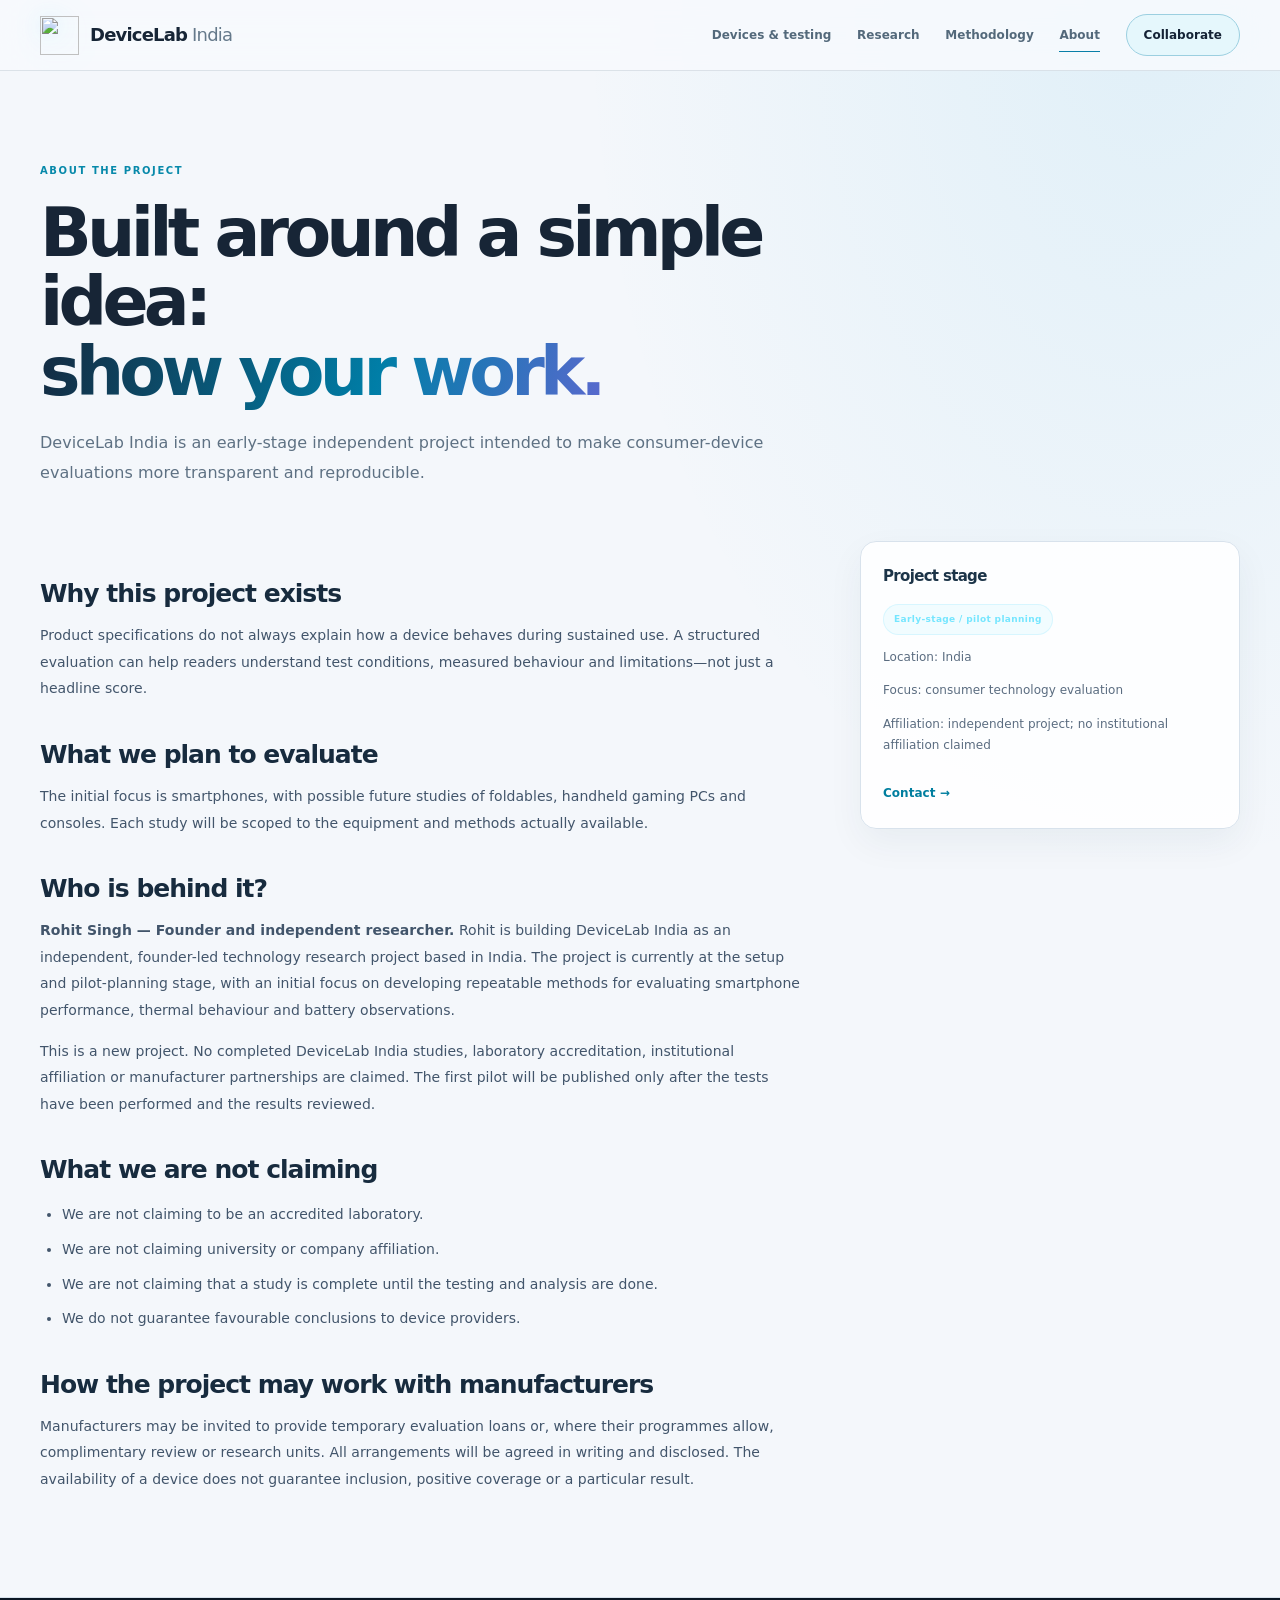
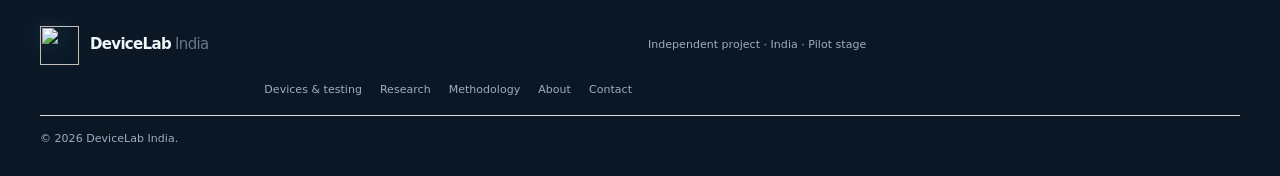
==== about.html @ 51964e19 "Add files via upload Add DeviceLab India website" ====
<!doctype html>
<html lang="en"><head><meta charset="utf-8"><meta name="viewport" content="width=device-width, initial-scale=1"><meta name="description" content="About DeviceLab India, an early-stage independent technology research project."><meta name="theme-color" content="#101820"><title>About — DeviceLab India</title><link rel="icon" href="assets/favicon.svg" type="image/svg+xml"><link rel="stylesheet" href="styles.css"></head>
<body class="light-page"><a class="skip-link" href="#main">Skip to content</a><header class="site-header"><a class="brand" href="index.html"><img src="assets/logo.svg" alt="" width="38" height="38"><span>DeviceLab<span class="brand-light"> India</span></span></a><button class="menu-toggle" aria-expanded="false" aria-controls="site-nav">Menu</button><nav id="site-nav" class="site-nav"><a href="devices.html">Devices & testing</a><a href="research.html">Research</a><a href="methodology.html">Methodology</a><a href="about.html">About</a><a class="nav-cta" href="contact.html">Collaborate</a></nav></header>
<main id="main" class="section-wrap"><section class="page-hero"><p class="eyebrow">About the project</p><h1>Built around a simple idea:<br><span class="gradient-text">show your work.</span></h1><p>DeviceLab India is an early-stage independent project intended to make consumer-device evaluations more transparent and reproducible.</p></section>
<div class="content-layout"><article class="prose">
<h2>Why this project exists</h2><p>Product specifications do not always explain how a device behaves during sustained use. A structured evaluation can help readers understand test conditions, measured behaviour and limitations—not just a headline score.</p>
<h2>What we plan to evaluate</h2><p>The initial focus is smartphones, with possible future studies of foldables, handheld gaming PCs and consoles. Each study will be scoped to the equipment and methods actually available.</p>
<h2>Who is behind it?</h2><p><b>Rohit Singh — Founder and independent researcher.</b> Rohit is building DeviceLab India as an independent, founder-led technology research project based in India. The project is currently at the setup and pilot-planning stage, with an initial focus on developing repeatable methods for evaluating smartphone performance, thermal behaviour and battery observations.</p><p>This is a new project. No completed DeviceLab India studies, laboratory accreditation, institutional affiliation or manufacturer partnerships are claimed. The first pilot will be published only after the tests have been performed and the results reviewed.</p>
<h2>What we are not claiming</h2><ul><li>We are not claiming to be an accredited laboratory.</li><li>We are not claiming university or company affiliation.</li><li>We are not claiming that a study is complete until the testing and analysis are done.</li><li>We do not guarantee favourable conclusions to device providers.</li></ul>
<h2>How the project may work with manufacturers</h2><p>Manufacturers may be invited to provide temporary evaluation loans or, where their programmes allow, complimentary review or research units. All arrangements will be agreed in writing and disclosed. The availability of a device does not guarantee inclusion, positive coverage or a particular result.</p>
</article><aside class="side-card"><h3>Project stage</h3><p><span class="tag">Early-stage / pilot planning</span></p><p>Location: India</p><p>Focus: consumer technology evaluation</p><p>Affiliation: independent project; no institutional affiliation claimed</p><a class="text-link" href="contact.html">Contact →</a></aside></div></main>
<footer class="site-footer"><a class="brand footer-brand" href="index.html"><img src="assets/logo.svg" alt="" width="30" height="30"><span>DeviceLab<span class="brand-light"> India</span></span></a><p>Independent project · India · Pilot stage</p><div class="footer-links"><a href="devices.html">Devices & testing</a><a href="research.html">Research</a><a href="methodology.html">Methodology</a><a href="about.html">About</a><a href="contact.html">Contact</a></div><p class="copyright">© <span id="year"></span> DeviceLab India.</p></footer><script src="script.js"></script></body></html>
---- styles.css ----
:root {
  --bg: #0b1117; --panel: #111b24; --panel2: #16232e; --text: #f3f6f8; --muted: #9aabb7;
  --line: rgba(204,222,235,.14); --cyan: #64e3d3; --blue: #76a9ff; --max: 1160px;
}
* { box-sizing: border-box; }
html { scroll-behavior: smooth; }
body { margin:0; background:var(--bg); color:var(--text); font-family: Inter, ui-sans-serif, system-ui, -apple-system, BlinkMacSystemFont, "Segoe UI", sans-serif; line-height:1.6; }
a { color:inherit; text-decoration:none; }
a:focus-visible, button:focus-visible { outline:2px solid var(--cyan); outline-offset:4px; }
.skip-link { position:absolute; left:-9999px; top:0; background:#fff; color:#000; padding:8px; z-index:10; }
.skip-link:focus { left:8px; }
.site-header { max-width:var(--max); margin:auto; padding:22px 28px; display:flex; align-items:center; justify-content:space-between; border-bottom:1px solid var(--line); }
.brand { display:flex; align-items:center; gap:10px; font-size:17px; font-weight:750; letter-spacing:-.03em; }
.brand img { display:block; }
.brand-light { color:var(--muted); font-weight:500; }
.site-nav { display:flex; align-items:center; gap:28px; color:#c3d0d8; font-size:13px; }
.site-nav a:hover, .footer-links a:hover { color:var(--cyan); }
.nav-cta { border:1px solid #3d5c67; border-radius:999px; padding:9px 16px; color:var(--text)!important; }
.menu-toggle { display:none; background:transparent; color:var(--text); border:1px solid var(--line); border-radius:8px; padding:8px 12px; }
.section-wrap { width:min(100% - 56px, var(--max)); margin-inline:auto; }
.hero { display:grid; grid-template-columns:1.05fr .95fr; gap:58px; align-items:center; padding-top:88px; padding-bottom:88px; }
.eyebrow { text-transform:uppercase; letter-spacing:.15em; color:var(--cyan); font-size:10px; font-weight:800; margin:0 0 17px; }
.status-dot { display:inline-block; width:7px; height:7px; background:var(--cyan); border-radius:50%; margin-right:8px; box-shadow:0 0 12px #64e3d366; }
h1,h2,h3,p { margin-top:0; }
h1 { font-size:clamp(43px, 6vw, 74px); letter-spacing:-.065em; line-height:1.02; margin-bottom:24px; }
.gradient-text { background:linear-gradient(95deg,var(--cyan),var(--blue)); -webkit-background-clip:text; background-clip:text; color:transparent; }
.hero-lede { max-width:570px; font-size:17px; color:#b3c1cb; line-height:1.8; }
.hero-actions { display:flex; flex-wrap:wrap; gap:12px; margin-top:28px; }
.button { display:inline-flex; align-items:center; justify-content:center; gap:12px; padding:13px 17px; border-radius:8px; font-weight:700; font-size:12px; transition:transform .18s ease, border-color .18s ease; }
.button:hover { transform:translateY(-2px); }
.button-primary { background:var(--cyan); color:#061416; }
.button-secondary { border:1px solid var(--line); color:var(--text); }
.fine-print { margin-top:20px; color:#7e919e; font-size:11px; }
.hero-visual { min-height:440px; border:1px solid #243843; border-radius:18px; background:radial-gradient(circle at 50% 40%,#1b3843 0%,#111c25 47%,#0d151c 100%); padding:20px; position:relative; overflow:hidden; box-shadow:0 22px 80px #0004; }
.hero-visual:before { content:""; position:absolute; width:270px; height:270px; border:1px solid #64e3d31b; border-radius:50%; top:80px; left:calc(50% - 135px); box-shadow:0 0 0 32px #64e3d308,0 0 0 64px #64e3d305; }
.visual-top,.visual-bottom { display:flex; justify-content:space-between; color:#8297a4; font-size:9px; letter-spacing:.12em; font-weight:700; position:relative; z-index:1; }
.live-pill { color:var(--cyan); border:1px solid #64e3d344; border-radius:999px; padding:4px 7px; }
.device-frame { width:218px; height:350px; border:2px solid #52616a; border-radius:28px; padding:8px; margin:24px auto 15px; background:#070b0f; transform:rotate(-4deg); position:relative; z-index:1; box-shadow:16px 24px 35px #0008; }
.device-screen { height:100%; border-radius:20px; background:linear-gradient(160deg,#132a35,#0c151d); padding:30px 15px 15px; position:relative; overflow:hidden; }
.screen-notch { width:65px; height:13px; background:#05090c; border-radius:10px; position:absolute; top:8px; left:calc(50% - 32px); }
.screen-label { color:#b2c4cf; font-size:8px; letter-spacing:.12em; }
.chart { height:170px; display:flex; align-items:end; gap:7px; border-bottom:1px solid #52717a; margin-top:20px; padding:0 3px; background:repeating-linear-gradient(to bottom,transparent 0,transparent 41px,#ffffff09 42px); }
.chart span { flex:1; background:linear-gradient(to top,var(--cyan),#77a9ff); border-radius:3px 3px 0 0; opacity:.85; }
.chart-legend { margin-top:12px; font-size:7px; color:#718995; display:flex; justify-content:space-between; gap:6px; }
.legend-mark { display:inline-block; width:6px; height:6px; border-radius:50%; background:var(--cyan); margin-right:4px; }
.visual-bottom { position:absolute; bottom:20px; left:20px; right:20px; }
.device-access-band { background:linear-gradient(115deg,#142630 0%,#101a22 65%,#101820 100%); border-top:1px solid #28414b; border-bottom:1px solid #28414b; }
.device-access-inner { display:grid; grid-template-columns:1.05fr .95fr; gap:58px; align-items:center; padding-top:66px; padding-bottom:66px; }
.device-access-copy h2 { font-size:clamp(31px,4vw,46px); line-height:1.1; letter-spacing:-.05em; max-width:600px; margin:0 0 17px; }
.device-access-copy>p:not(.eyebrow) { max-width:650px; color:var(--muted); font-size:14px; line-height:1.8; }
.device-access-copy .device-access-note { font-size:12px; color:#aebdc5; border-left:2px solid var(--cyan); padding-left:14px; margin:18px 0 24px; }
.device-access-steps { list-style:none; margin:0; padding:0; display:grid; gap:12px; }
.device-access-steps li { display:flex; gap:16px; align-items:flex-start; padding:18px; border:1px solid var(--line); border-radius:12px; background:#ffffff04; }
.device-access-steps li>span { color:var(--cyan); font-size:12px; font-weight:800; letter-spacing:.08em; padding-top:2px; }
.device-access-steps strong { display:block; font-size:14px; margin-bottom:5px; }
.device-access-steps p { color:var(--muted); font-size:12px; line-height:1.65; margin:0; }
.principles { display:grid; grid-template-columns:repeat(3,1fr); gap:20px; border-top:1px solid var(--line); border-bottom:1px solid var(--line); padding-top:35px; padding-bottom:35px; }
.principle { padding:4px 16px 8px 0; }
.principle-number,.card-index { color:var(--cyan); font-size:10px; letter-spacing:.13em; font-weight:800; }
.principle h2 { font-size:16px; margin:14px 0 8px; letter-spacing:-.02em; }
.principle p { color:var(--muted); font-size:12px; margin-bottom:0; max-width:300px; }
.section-block { padding-top:100px; padding-bottom:100px; }
.section-heading { max-width:660px; margin-bottom:35px; }
.section-heading h2,.statement-inner h2,.final-cta h2 { font-size:clamp(31px,4vw,48px); line-height:1.1; letter-spacing:-.055em; margin-bottom:15px; }
.section-intro,.final-cta p { color:var(--muted); max-width:610px; font-size:14px; }
.roadmap-grid { display:grid; grid-template-columns:repeat(3,1fr); gap:14px; }
.roadmap-card { background:var(--panel); border:1px solid var(--line); padding:24px; border-radius:12px; min-height:270px; }
.roadmap-card.featured { background:linear-gradient(145deg,#152d34,#111b24 70%); border-color:#3d6e73; }
.card-icon { font-size:26px; color:var(--cyan); margin:22px 0 15px; }
.roadmap-card h3 { font-size:18px; letter-spacing:-.03em; margin-bottom:10px; }
.roadmap-card p { color:var(--muted); font-size:12px; min-height:60px; }
.tag { display:inline-block; color:var(--cyan); background:#64e3d313; border:1px solid #64e3d32b; border-radius:999px; padding:5px 9px; font-size:9px; font-weight:700; }
.tag-muted { color:#a2b1bb; background:#ffffff08; border-color:var(--line); }
.statement-band { background:#101a22; border-top:1px solid var(--line); border-bottom:1px solid var(--line); }
.statement-inner { padding-top:75px; padding-bottom:75px; }
.statement-inner h2 { font-size:clamp(36px,5vw,57px); }
.muted-text { color:#728693; }
.statement-inner>p:not(.eyebrow) { color:var(--muted); max-width:680px; font-size:14px; }
.text-link { display:inline-block; color:var(--cyan); margin-top:12px; font-size:12px; font-weight:750; }
.final-cta { display:flex; align-items:center; justify-content:space-between; gap:30px; padding-top:75px; padding-bottom:75px; }
.final-cta h2 { font-size:34px; }
.final-cta p { margin-bottom:0; }
.site-footer { border-top:1px solid var(--line); padding:26px max(28px, calc((100% - var(--max))/2)); color:#81939f; font-size:10px; display:grid; grid-template-columns:1fr 1fr; gap:14px; align-items:center; }
.footer-brand { color:var(--text); font-size:14px; }
.site-footer>p { margin:0; }
.footer-links { display:flex; justify-content:flex-end; gap:18px; }
.copyright { grid-column:1/-1; padding-top:12px; border-top:1px solid var(--line); }
.page-hero { padding-top:72px; padding-bottom:52px; max-width:850px; }
.page-hero h1 { font-size:clamp(38px,5vw,60px); }
.page-hero p:not(.eyebrow) { color:var(--muted); font-size:16px; max-width:730px; }
.content-layout { display:grid; grid-template-columns:minmax(0, 760px) minmax(200px, 1fr); gap:50px; padding-bottom:90px; }
.prose h2 { font-size:23px; margin:34px 0 12px; letter-spacing:-.04em; }
.prose h3 { font-size:16px; margin:24px 0 8px; }
.prose p,.prose li { color:#b1c0ca; font-size:13px; }
.prose li { margin-bottom:8px; }
.prose ul,.prose ol { padding-left:20px; }
.note-box,.side-card { border:1px solid var(--line); background:var(--panel); border-radius:10px; padding:20px; }
.note-box strong { color:var(--cyan); }
.side-card { align-self:start; position:sticky; top:20px; }
.side-card h3 { font-size:14px; }
.side-card p,.side-card li { font-size:11px; color:var(--muted); }
.side-card ul { padding-left:17px; }
.table-wrap { overflow-x:auto; margin:18px 0; }
table { border-collapse:collapse; width:100%; font-size:12px; }
th,td { border:1px solid var(--line); padding:11px; text-align:left; vertical-align:top; }
th { background:var(--panel2); color:var(--text); }
td { color:#b1c0ca; }
.form-shell { max-width:760px; padding-bottom:90px; }
.form-card { border:1px solid var(--line); background:var(--panel); padding:26px; border-radius:14px; }
.form-card label { display:block; font-size:12px; color:#dbe4ea; font-weight:700; margin:18px 0 7px; }
.form-card input,.form-card select,.form-card textarea { width:100%; background:#0b1218; color:var(--text); border:1px solid #344651; border-radius:7px; padding:12px; font:inherit; font-size:13px; }
.form-card textarea { min-height:130px; resize:vertical; }
.form-help { font-size:11px; color:var(--muted); margin-top:14px; }
.contact-email { color:var(--cyan); overflow-wrap:anywhere; }
.placeholder-warning { background:#332718; border:1px solid #7d5a27; color:#f5d4a1; border-radius:8px; padding:13px 15px; font-size:12px; margin:18px 0; }
@media (max-width:760px) {
  .site-header { padding:17px 20px; position:relative; }
  .menu-toggle { display:block; }
  .site-nav { display:none; position:absolute; z-index:5; left:0; right:0; top:100%; background:#111b24; padding:18px 22px; border-bottom:1px solid var(--line); flex-direction:column; align-items:stretch; gap:15px; }
  .site-nav.open { display:flex; }
  .nav-cta { text-align:center; }
  .section-wrap { width:min(100% - 40px, var(--max)); }
  .hero { grid-template-columns:1fr; gap:32px; padding-top:58px; padding-bottom:55px; }
  .device-access-inner { grid-template-columns:1fr; gap:28px; padding-top:52px; padding-bottom:52px; }
  .hero-visual { min-height:410px; }
  .principles,.roadmap-grid { grid-template-columns:1fr; }
  .device-access-band { background:linear-gradient(115deg,#142630 0%,#101a22 65%,#101820 100%); border-top:1px solid #28414b; border-bottom:1px solid #28414b; }
.device-access-inner { display:grid; grid-template-columns:1.05fr .95fr; gap:58px; align-items:center; padding-top:66px; padding-bottom:66px; }
.device-access-copy h2 { font-size:clamp(31px,4vw,46px); line-height:1.1; letter-spacing:-.05em; max-width:600px; margin:0 0 17px; }
.device-access-copy>p:not(.eyebrow) { max-width:650px; color:var(--muted); font-size:14px; line-height:1.8; }
.device-access-copy .device-access-note { font-size:12px; color:#aebdc5; border-left:2px solid var(--cyan); padding-left:14px; margin:18px 0 24px; }
.device-access-steps { list-style:none; margin:0; padding:0; display:grid; gap:12px; }
.device-access-steps li { display:flex; gap:16px; align-items:flex-start; padding:18px; border:1px solid var(--line); border-radius:12px; background:#ffffff04; }
.device-access-steps li>span { color:var(--cyan); font-size:12px; font-weight:800; letter-spacing:.08em; padding-top:2px; }
.device-access-steps strong { display:block; font-size:14px; margin-bottom:5px; }
.device-access-steps p { color:var(--muted); font-size:12px; line-height:1.65; margin:0; }
.principles { gap:23px; }
  .principle p { max-width:100%; }
  .section-block { padding-top:68px; padding-bottom:68px; }
  .roadmap-card { min-height:auto; }
  .roadmap-card p { min-height:0; }
  .final-cta { align-items:flex-start; flex-direction:column; padding-top:55px; padding-bottom:55px; }
  .site-footer { padding:24px 20px; grid-template-columns:1fr; }
  .footer-links { justify-content:flex-start; flex-wrap:wrap; }
  .copyright { grid-column:auto; }
  .content-layout { grid-template-columns:1fr; gap:22px; }
  .side-card { position:static; }
  .page-hero { padding-top:52px; }
}
@media (prefers-reduced-motion: reduce) { html { scroll-behavior:auto; } *,*::before,*::after { transition:none!important; } }


/* DeviceLab India v1.3 — hybrid research platform */
:root { --cyan:#55d9ff; --blue:#658cff; --amber:#ffb547; --max:1160px; }
body:not(.light-page) { background-color:#0a1020; background-image:linear-gradient(rgba(85,217,255,.025) 1px,transparent 1px),linear-gradient(90deg,rgba(85,217,255,.025) 1px,transparent 1px); background-size:38px 38px; }
.site-header { backdrop-filter:blur(16px); }
.brand img { filter:drop-shadow(0 0 12px #55d9ff20); }
.nav-cta { border-color:#31536b; background:linear-gradient(120deg,#55d9ff12,#658cff12); }
.hero-visual,.roadmap-card,.device-access-steps li,.note-box,.side-card,.form-card { box-shadow:0 14px 45px rgba(0,0,0,.12); }
.roadmap-card,.note-box,.side-card,.form-card { border-radius:15px; }
/* Light surfaces for reading-heavy pages */
body.light-page { --bg:#f4f7fb; --panel:#ffffff; --panel2:#e9eff6; --text:#142235; --muted:#586a7e; --line:rgba(24,47,74,.14); --cyan:#087fa8; --blue:#315ecb; background:#f4f7fb; color:var(--text); background-image:linear-gradient(rgba(24,77,116,.025) 1px,transparent 1px),linear-gradient(90deg,rgba(24,77,116,.025) 1px,transparent 1px); background-size:42px 42px; }
.light-page .site-header { border-color:var(--line); }
.light-page .site-nav { color:#455970; }
.light-page .brand-light { color:#6d7e91; }
.light-page .nav-cta { color:#142235!important; border-color:#c2d1df; background:#fff; }
.light-page .eyebrow { color:#087fa8; }
.light-page .status-dot { background:#087fa8; box-shadow:0 0 10px #087fa833; }
.light-page .gradient-text { background:linear-gradient(95deg,#087fa8,#315ecb); -webkit-background-clip:text; background-clip:text; color:transparent; }
.light-page .page-hero p:not(.eyebrow) { color:#586a7e; }
.light-page .prose p,.light-page .prose li { color:#42556b; }
.light-page .note-box,.light-page .side-card,.light-page .form-card { background:rgba(255,255,255,.86); border-color:#d8e2ec; box-shadow:0 14px 36px rgba(21,48,79,.055); }
.light-page .note-box strong { color:#087fa8; }
.light-page .side-card p,.light-page .side-card li { color:#5a6c80; }
.light-page th { background:#e8f0f7; color:#142235; }
.light-page td { color:#42556b; }
.light-page .form-card label { color:#243950; }
.light-page .form-card input,.light-page .form-card select,.light-page .form-card textarea { background:#fff; color:#142235; border-color:#c7d4e1; }
.light-page .form-help { color:#607287; }
.light-page .contact-email { color:#087fa8; }
.light-page .button-primary { background:#087fa8; color:#fff; }
.light-page .button-secondary { color:#142235; border-color:#c7d4e1; }
.light-page .site-footer { background:#eaf0f6; border-color:#d7e1eb; color:#5b6c80; }
.light-page .footer-brand { color:#142235; }
.light-page .footer-links a:hover { color:#087fa8; }
.light-page .copyright { border-color:#d7e1eb; }
.light-page .menu-toggle { color:#142235; border-color:#c7d4e1; }
.light-page .site-nav.open { background:#fff; border-color:#d7e1eb; }
/* Dedicated device and testing page */
.lab-page { --bg:#0a1020; --panel:#111b2d; --panel2:#17253a; --text:#f0f5fb; --muted:#9cacc2; --line:rgba(177,204,232,.15); --cyan:#55d9ff; --blue:#658cff; background:#0a1020; color:var(--text); background-image:linear-gradient(rgba(85,217,255,.028) 1px,transparent 1px),linear-gradient(90deg,rgba(85,217,255,.028) 1px,transparent 1px); background-size:38px 38px; }
.lab-page .site-nav { color:#bdcadd; }
.lab-page .site-nav a.active { color:#55d9ff; }
.lab-page .lab-hero { display:grid; grid-template-columns:1.08fr .92fr; align-items:center; gap:50px; padding-top:82px; padding-bottom:78px; }
.lab-page .lab-hero h1 { font-size:clamp(43px,6vw,72px); }
.lab-page .hero-lede { color:#a9b8cd; }
.lab-page .lab-status-panel { padding:24px; border:1px solid #29405d; border-radius:18px; background:linear-gradient(145deg,rgba(24,43,68,.93),rgba(12,22,39,.88)); box-shadow:0 28px 90px #0005,inset 0 1px #ffffff0a; backdrop-filter:blur(18px); position:relative; overflow:hidden; }
.lab-page .lab-status-panel:after { content:""; position:absolute; width:220px; height:220px; right:-100px; top:-100px; border-radius:50%; border:1px solid #55d9ff26; box-shadow:0 0 0 26px #55d9ff08,0 0 0 52px #55d9ff05; pointer-events:none; }
.lab-page .panel-head,.lab-page .panel-foot { display:flex; justify-content:space-between; align-items:center; gap:12px; font-size:9px; letter-spacing:.13em; font-weight:800; color:#8fa4c0; position:relative; z-index:1; }
.lab-page .status-pill { display:inline-flex; align-items:center; gap:6px; width:max-content; max-width:100%; border-radius:999px; padding:5px 8px; font-size:9px; line-height:1.2; font-weight:800; letter-spacing:.07em; white-space:nowrap; }
.lab-page .status-planned { color:#ffcb78; background:#ffb54715; border:1px solid #ffb54745; }
.lab-page .status-tested { color:#74e8bc; background:#4ce0a018; border:1px solid #4ce0a045; }
.lab-page .status-in-progress { color:#65dcff; background:#55d9ff14; border:1px solid #55d9ff40; }
.lab-page .status-grid { display:grid; grid-template-columns:repeat(3,1fr); gap:10px; margin:35px 0 23px; position:relative; z-index:1; }
.lab-page .status-grid div { border:1px solid #ffffff12; border-radius:10px; padding:14px 11px; background:#ffffff05; }
.lab-page .status-grid strong { display:block; font-size:27px; letter-spacing:-.06em; color:#f1f6ff; }
.lab-page .status-grid span { display:block; font-size:10px; line-height:1.4; color:#9aacc5; margin-top:5px; }
.lab-page .status-track { height:4px; background:#ffffff0d; border-radius:99px; overflow:hidden; }
.lab-page .status-track span { display:block; width:14%; height:100%; background:linear-gradient(90deg,#55d9ff,#658cff); border-radius:99px; }
.lab-page .lab-status-panel>p { margin:12px 0 26px; font-size:12px; color:#9aacc5; }
.lab-page .tiny-dot { width:6px; height:6px; border-radius:50%; background:#ffb547; box-shadow:0 0 12px #ffb54755; }
.lab-page .inventory-section,.lab-page .metrics-section { padding-top:76px; padding-bottom:88px; }
.lab-page .section-heading { max-width:720px; }
.lab-page .section-heading h2 { font-size:clamp(32px,4vw,48px); }
.lab-page .section-intro { color:#9cacc2; line-height:1.8; }
.lab-page .inventory-toolbar { display:flex; align-items:center; justify-content:space-between; gap:20px; margin:30px 0 20px; flex-wrap:wrap; }
.lab-page .filter-chips { display:flex; flex-wrap:wrap; gap:8px; }
.lab-page .filter-chip { appearance:none; cursor:pointer; border:1px solid #2a3b55; background:#111b2d; color:#aabbd0; border-radius:999px; padding:9px 13px; font:inherit; font-size:11px; transition:background .2s,border-color .2s,color .2s; }
.lab-page .filter-chip:hover,.lab-page .filter-chip.active { border-color:#55d9ff7a; background:#55d9ff12; color:#66dfff; }
.lab-page .inventory-count { color:#879bb5; font-size:11px; white-space:nowrap; }
.lab-page .empty-inventory { text-align:center; padding:44px 24px; border:1px dashed #35506c; border-radius:17px; background:linear-gradient(140deg,#101d31aa,#0c1525aa); }
.lab-page .empty-icon { width:64px; height:64px; margin:0 auto 18px; display:grid; place-items:center; border-radius:17px; border:1px solid #55d9ff32; background:#55d9ff0c; }
.lab-page .empty-icon svg { width:34px; height:34px; fill:none; stroke:#55d9ff; stroke-width:1.6; stroke-linecap:round; stroke-linejoin:round; }
.lab-page .empty-inventory .status-pill { margin-bottom:16px; }
.lab-page .empty-inventory h3 { font-size:23px; margin:0 0 10px; }
.lab-page .empty-inventory p { max-width:630px; margin:0 auto 22px; font-size:13px; color:#9cacc2; line-height:1.8; }
.lab-page .category-shelf { display:grid; grid-template-columns:repeat(3,minmax(0,1fr)); gap:14px; margin-top:18px; }
.lab-page .category-card,.lab-page .test-suite-card,.lab-page .metric-card { border:1px solid #263952; background:linear-gradient(145deg,rgba(19,32,52,.92),rgba(14,24,41,.92)); border-radius:14px; padding:21px; min-width:0; box-shadow:inset 0 1px #ffffff07; transition:transform .2s,border-color .2s,box-shadow .2s; }
.lab-page .category-card:hover,.lab-page .test-suite-card:hover,.lab-page .metric-card:hover { transform:translateY(-3px); border-color:#55d9ff5c; box-shadow:0 15px 35px #0003,inset 0 1px #ffffff0b; }
.lab-page .category-card[hidden] { display:none; }
.lab-page .category-card-top { display:flex; align-items:center; justify-content:space-between; gap:10px; }
.lab-page .category-icon { width:43px; height:43px; display:grid; place-items:center; border:1px solid #55d9ff26; background:linear-gradient(145deg,#55d9ff14,#658cff0a); border-radius:12px; }
.lab-page .category-icon svg { width:23px; height:23px; stroke:#64ddff; fill:none; stroke-width:1.5; stroke-linecap:round; stroke-linejoin:round; }
.lab-page .card-kicker { margin:20px 0 6px; color:#5fcee9; font-size:9px; font-weight:800; letter-spacing:.14em; }
.lab-page .category-card h3,.lab-page .test-suite-card h3,.lab-page .metric-card h3 { font-size:17px; letter-spacing:-.025em; margin:0 0 9px; }
.lab-page .category-card>p:not(.card-kicker),.lab-page .test-suite-card>p,.lab-page .metric-card p { color:#9cacc2; font-size:12px; line-height:1.75; }
.lab-page .category-meta { display:block; margin-top:16px; padding-top:12px; border-top:1px solid #ffffff10; color:#8499b5; font-size:10px; }
.lab-page .filter-empty { color:#9cacc2; font-size:13px; }
.lab-page .test-suite-section { border-block:1px solid #1e3048; background:linear-gradient(120deg,#101a2c,#0d1727 60%,#111a2a); padding:76px 0 86px; }
.lab-page .test-suite-grid { display:grid; grid-template-columns:repeat(3,minmax(0,1fr)); gap:14px; }
.lab-page .test-suite-card { min-height:242px; display:flex; flex-direction:column; }
.lab-page .suite-number { color:#5fcee9; font-size:9px; font-weight:800; letter-spacing:.13em; }
.lab-page .suite-icon { font-size:27px; color:#65dfff; margin:13px 0 15px; }
.lab-page .test-suite-card>p { margin-bottom:20px; }
.lab-page .suite-footer { display:flex; justify-content:space-between; align-items:center; gap:8px; margin-top:auto; padding-top:12px; border-top:1px solid #ffffff10; }
.lab-page .suite-footer>span:first-child { color:#8397b0; font-size:9px; }
.lab-page .metric-grid { display:grid; grid-template-columns:repeat(3,minmax(0,1fr)); gap:13px; }
.lab-page .metric-card { padding:20px; }
.lab-page .metric-label { display:inline-block; color:#64dfff; font-size:9px; font-weight:800; letter-spacing:.13em; margin-bottom:18px; }
.lab-page .metric-card h3 { font-size:15px; }
.lab-page .standards-note { display:grid; grid-template-columns:auto 1fr auto; align-items:start; gap:15px; padding:20px; margin-top:20px; border:1px solid #3c4350; border-radius:13px; background:linear-gradient(120deg,#1b2636,#171f2e); }
.lab-page .standards-icon { width:25px; height:25px; border-radius:50%; display:grid; place-items:center; background:#ffb5471c; color:#ffcb78; font-size:13px; font-weight:900; }
.lab-page .standards-note strong { font-size:12px; }
.lab-page .standards-note p { color:#9cacc2; font-size:11px; line-height:1.7; margin:6px 0 0; }
.lab-page .standards-note .text-link { margin:3px 0 0; white-space:nowrap; }
.lab-page .lab-cta-band { border-top:1px solid #263952; background:radial-gradient(ellipse at 85% 50%,#173a504d,transparent 50%),#0d1727; }
.lab-page .lab-cta-inner { display:flex; align-items:center; justify-content:space-between; gap:30px; padding-top:60px; padding-bottom:60px; }
.lab-page .lab-cta-inner h2 { font-size:clamp(29px,4vw,43px); line-height:1.12; letter-spacing:-.05em; margin-bottom:12px; }
.lab-page .lab-cta-inner p:not(.eyebrow) { max-width:690px; color:#9cacc2; font-size:13px; line-height:1.8; margin-bottom:0; }
.lab-page .site-footer { border-color:#24354d; }
@media(max-width:850px) { .lab-page .lab-hero { grid-template-columns:1fr; gap:30px; padding-top:58px; padding-bottom:55px; } .lab-page .category-shelf,.lab-page .test-suite-grid,.lab-page .metric-grid { grid-template-columns:repeat(2,minmax(0,1fr)); } }
@media(max-width:760px) { .lab-page .site-nav { background:#111b2d; } .lab-page .lab-hero { padding-top:48px; } .lab-page .inventory-section,.lab-page .metrics-section,.lab-page .test-suite-section { padding-top:56px; padding-bottom:60px; } .lab-page .category-shelf,.lab-page .test-suite-grid,.lab-page .metric-grid { grid-template-columns:1fr; } .lab-page .inventory-toolbar { align-items:flex-start; flex-direction:column; gap:13px; } .lab-page .filter-chips { gap:7px; } .lab-page .filter-chip { padding:8px 10px; } .lab-page .empty-inventory { padding:32px 18px; } .lab-page .standards-note { grid-template-columns:auto 1fr; } .lab-page .standards-note .text-link { grid-column:2; } .lab-page .lab-cta-inner { align-items:flex-start; flex-direction:column; padding-top:48px; padding-bottom:48px; } }


/* DeviceLab India v1.5 — coherent hybrid research interface */
:root{
 --bg:#09111d;--panel:#101d2b;--panel2:#152638;--text:#edf5fb;--muted:#9aafc1;
 --line:rgba(151,190,216,.19);--cyan:#56ddff;--blue:#7c8cff;--amber:#ffbf69;
 --max:1200px;--radius:18px;--shadow:0 24px 70px rgba(0,0,0,.24)
}
html{scroll-behavior:smooth;scroll-padding-top:92px}
body{font-family:Inter,ui-sans-serif,system-ui,-apple-system,BlinkMacSystemFont,"Segoe UI",sans-serif;line-height:1.68;letter-spacing:.002em;background:#f4f7fb;color:#172536;overflow-x:hidden}
body:not(.light-page){background-color:#09111d;background-image:linear-gradient(rgba(86,221,255,.035) 1px,transparent 1px),linear-gradient(90deg,rgba(86,221,255,.035) 1px,transparent 1px),radial-gradient(ellipse at 82% 0%,rgba(56,126,189,.16),transparent 42%);background-size:36px 36px,36px 36px,auto;color:var(--text)}
body.light-page{background:#f4f7fb;color:#172536;background-image:radial-gradient(ellipse at 90% 0%,rgba(49,173,220,.10),transparent 35%)}
*{scrollbar-color:#436579 transparent}
::selection{background:rgba(86,221,255,.28);color:inherit}
a{transition:color .22s ease,background .22s ease,border-color .22s ease,transform .22s ease,box-shadow .22s ease}
button,input,select,textarea{font:inherit}
.site-header{position:sticky;top:0;z-index:50;max-width:none;padding:14px max(24px,calc((100% - var(--max))/2));border-bottom:1px solid var(--line);background:rgba(8,17,29,.82);backdrop-filter:blur(20px) saturate(150%);-webkit-backdrop-filter:blur(20px) saturate(150%)}
.light-page .site-header{background:rgba(247,250,253,.88);border-color:rgba(23,57,81,.12)}
.brand{font-size:18px;letter-spacing:-.045em;gap:11px;white-space:nowrap}.brand img{width:39px;height:39px;filter:drop-shadow(0 0 12px rgba(86,221,255,.2))}.brand-light{color:#8ea6b9}.light-page .brand-light{color:#65798b}
.site-nav{gap:clamp(12px,2vw,27px);font-size:12px;font-weight:650;color:#b8c9d8}.light-page .site-nav{color:#53697b}.site-nav a:not(.nav-cta){position:relative;padding:10px 0}.site-nav a:not(.nav-cta)::after{content:"";position:absolute;left:0;bottom:3px;width:100%;height:1px;background:var(--cyan);transform:scaleX(0);transform-origin:left;transition:transform .22s ease}.site-nav a:hover::after,.site-nav a[aria-current="page"]::after{transform:scaleX(1)}
.nav-cta{border:1px solid rgba(86,221,255,.42);border-radius:999px;padding:10px 17px;background:linear-gradient(115deg,rgba(86,221,255,.14),rgba(124,140,255,.12));color:var(--text)}.light-page .nav-cta{color:#12324a;border-color:#9bcfe0;background:#e5f7fc}
.menu-toggle{display:none;border:1px solid var(--line);background:var(--panel);color:inherit;border-radius:10px;padding:9px 13px;cursor:pointer}
.section-wrap{width:min(calc(100% - 56px),var(--max));margin-inline:auto}
.hero{display:grid;grid-template-columns:minmax(0,1.08fr) minmax(340px,.92fr);gap:clamp(36px,6vw,88px);align-items:center;padding-top:clamp(74px,10vw,132px);padding-bottom:clamp(70px,9vw,118px)}
.eyebrow{font-size:10px;letter-spacing:.16em;text-transform:uppercase;font-weight:800;color:#4ebedc;margin-bottom:18px}.light-page .eyebrow{color:#087ea2}.status-dot,.tiny-dot{display:inline-block;width:7px;height:7px;border-radius:50%;background:var(--cyan);box-shadow:0 0 14px rgba(86,221,255,.8);margin-right:8px}
h1,h2,h3,p{overflow-wrap:break-word}h1,h2,h3{letter-spacing:-.045em}
.hero h1,.lab-hero h1{font-size:clamp(46px,6.2vw,82px);line-height:.99;letter-spacing:-.075em;margin:0 0 26px;max-width:760px}.gradient-text{background:linear-gradient(105deg,#f4fbff 5%,#56ddff 50%,#9cafff 95%);-webkit-background-clip:text;background-clip:text;color:transparent}.light-page .gradient-text{background:linear-gradient(105deg,#142a40,#007ea7 60%,#5969ce);-webkit-background-clip:text;background-clip:text;color:transparent}
.hero-lede{font-size:clamp(15px,1.5vw,18px);line-height:1.85;color:#b1c3d2;max-width:640px}.light-page .hero-lede,.light-page .page-hero p:not(.eyebrow){color:#5e7183}.fine-print{font-size:11px;line-height:1.8;color:#8298aa;max-width:620px;margin-top:22px}.hero-actions{display:flex;flex-wrap:wrap;gap:12px;margin-top:29px}
.button{display:inline-flex;align-items:center;justify-content:center;gap:10px;border-radius:999px;padding:13px 19px;font-size:12px;font-weight:800;letter-spacing:.01em;border:1px solid transparent;cursor:pointer;min-height:46px}.button-primary{background:linear-gradient(115deg,#55dcff,#75c9f5 55%,#a0a9ff);color:#071421;box-shadow:0 8px 28px rgba(64,190,230,.16)}.button-primary:hover{transform:translateY(-2px);box-shadow:0 12px 34px rgba(64,190,230,.28)}.button-secondary{border-color:var(--line);background:rgba(255,255,255,.035);color:inherit}.button-secondary:hover{border-color:rgba(86,221,255,.55);background:rgba(86,221,255,.08)}
.hero-visual{position:relative;isolation:isolate;min-height:490px;border-radius:26px;border:1px solid rgba(105,194,226,.28);background:radial-gradient(ellipse at 50% 40%,rgba(40,133,173,.22),transparent 54%),linear-gradient(145deg,rgba(20,43,61,.97),rgba(9,17,29,.98));box-shadow:0 35px 90px rgba(0,0,0,.32),inset 0 1px rgba(255,255,255,.07);overflow:hidden}.hero-visual::before{content:"";position:absolute;inset:0;background:linear-gradient(rgba(86,221,255,.055) 1px,transparent 1px),linear-gradient(90deg,rgba(86,221,255,.055) 1px,transparent 1px);background-size:22px 22px;mask-image:linear-gradient(to bottom,black,transparent 90%);z-index:-1}.visual-top,.visual-bottom{position:absolute;left:22px;right:22px;display:flex;justify-content:space-between;gap:12px;font-size:9px;letter-spacing:.13em;font-weight:800;color:#88a6ba}.visual-top{top:22px}.visual-bottom{bottom:20px;border-top:1px solid rgba(151,190,216,.17);padding-top:13px}.live-pill,.status-pill{display:inline-flex;align-items:center;gap:7px;border:1px solid rgba(255,191,105,.32);border-radius:999px;padding:5px 9px;color:#ffd49a;background:rgba(255,191,105,.08);font-size:9px;letter-spacing:.08em;font-weight:800}.device-frame{position:absolute;left:50%;top:50%;width:220px;height:350px;transform:translate(-50%,-47%) rotate(-5deg);border:2px solid #6d8798;border-radius:31px;padding:9px;background:linear-gradient(135deg,#273c4e,#0d1724);box-shadow:20px 25px 60px #0008,0 0 0 8px #8bb7cb0a;transition:transform .5s cubic-bezier(.2,.8,.2,1)}.hero-visual:hover .device-frame{transform:translate(-50%,-49%) rotate(0deg)}.device-screen{height:100%;border-radius:23px;overflow:hidden;background:radial-gradient(ellipse at 50% 15%,#17445b,#091421 68%);position:relative;padding:42px 17px 18px}.screen-notch{position:absolute;top:8px;left:50%;transform:translateX(-50%);width:65px;height:13px;border-radius:12px;background:#02080e}.screen-label{font-size:9px;letter-spacing:.11em;color:#c0d8e8;font-weight:800;margin-bottom:26px}.chart{height:145px;display:flex;align-items:end;gap:7px;border-bottom:1px solid #4e7187;padding:0 3px 8px}.chart span{flex:1;border-radius:4px 4px 0 0;background:linear-gradient(to top,#2183a8,#62e3ff);opacity:.8;box-shadow:0 0 12px #4fd5ff20}.chart-legend{display:flex;justify-content:space-between;gap:4px;font-size:7px;color:#91aabd;margin-top:13px}.legend-mark{display:inline-block;width:5px;height:5px;border-radius:50%;background:var(--cyan)}
.device-access-band,.statement-band{background:linear-gradient(115deg,#eaf4f8,#f8fbfd);border-block:1px solid #dbe8ef;color:#172536}.device-access-inner{display:grid;grid-template-columns:1.05fr .95fr;gap:clamp(28px,5vw,68px);align-items:center;padding-block:clamp(54px,7vw,88px)}.device-access-copy h2{font-size:clamp(34px,4.5vw,54px);line-height:1.05;letter-spacing:-.06em;max-width:610px;margin:0 0 18px}.device-access-copy>p:not(.eyebrow){font-size:14px;color:#52697b;line-height:1.9}.device-access-copy .device-access-note{font-size:12px;color:#52697b;border-left:2px solid #0897bb;padding-left:14px;margin:18px 0 24px}.device-access-steps{list-style:none;margin:0;padding:0;display:grid;gap:12px}.device-access-steps li{display:flex;gap:16px;padding:19px;border:1px solid #d7e4ec;border-radius:15px;background:rgba(255,255,255,.78);box-shadow:0 10px 30px rgba(31,69,91,.05)}.device-access-steps li>span{color:#008eb4;font-size:12px;font-weight:900}.device-access-steps strong{font-size:14px}.device-access-steps p{font-size:12px;color:#607587;margin:4px 0 0}
.principles{display:grid;grid-template-columns:repeat(3,1fr);gap:24px;border-block:1px solid var(--line);padding-block:36px}.principle{padding:8px 20px 8px 0}.principle-number,.card-index{color:#3dc8ed;font-size:10px;letter-spacing:.14em;font-weight:900}.principle h2{font-size:18px;margin:15px 0 8px}.principle p{color:var(--muted);font-size:13px;max-width:320px}.section-block{padding-block:clamp(70px,9vw,112px)}.section-heading{max-width:700px;margin-bottom:38px}.section-heading h2,.statement-inner h2,.final-cta h2{font-size:clamp(34px,4.8vw,58px);line-height:1.05;letter-spacing:-.065em;margin:0 0 17px}.section-intro,.final-cta p{font-size:14px;line-height:1.85;color:var(--muted);max-width:680px}.roadmap-grid{display:grid;grid-template-columns:repeat(3,minmax(0,1fr));gap:16px}.roadmap-card{background:linear-gradient(145deg,rgba(19,34,49,.96),rgba(12,23,36,.98));border:1px solid var(--line);padding:26px;border-radius:var(--radius);min-height:280px;transition:transform .25s,border-color .25s,box-shadow .25s}.roadmap-card:hover,.category-card:hover,.metric-card:hover{transform:translateY(-4px);border-color:rgba(86,221,255,.48);box-shadow:var(--shadow)}.roadmap-card.featured{background:linear-gradient(145deg,#153848,#101d2b 75%);border-color:#3d8199}.card-icon{font-size:27px;color:var(--cyan);margin:22px 0 14px}.roadmap-card h3{font-size:20px}.roadmap-card p{color:#a7bac9;font-size:13px;min-height:60px}.tag{display:inline-flex;color:#75e6ff;background:#55d9ff12;border:1px solid #55d9ff2b;border-radius:999px;padding:6px 10px;font-size:9px;font-weight:800;letter-spacing:.04em}.tag-muted{color:#a9b9c7;background:#ffffff08;border-color:var(--line)}
.statement-inner{padding-block:clamp(58px,8vw,90px)}.statement-inner h2{font-size:clamp(38px,5.5vw,65px)}.muted-text{color:#8da6b9}.statement-inner>p:not(.eyebrow){color:#5d7283;max-width:730px;font-size:14px;line-height:1.9}.text-link{display:inline-flex;gap:9px;color:#007e9f;margin-top:14px;font-size:12px;font-weight:850}.final-cta{display:flex;align-items:center;justify-content:space-between;gap:35px;padding-block:clamp(58px,8vw,90px)}.final-cta h2{font-size:clamp(31px,4vw,46px)}.site-footer{border-top:1px solid var(--line);padding:28px max(28px,calc((100% - var(--max))/2));color:#8298aa;font-size:11px;display:grid;grid-template-columns:1fr 1fr;gap:16px;align-items:center;background:#08111c}.footer-brand{color:#edf5fb;font-size:15px}.site-footer>p{margin:0}.footer-links{display:flex;justify-content:flex-end;gap:18px;flex-wrap:wrap}.copyright{grid-column:1/-1;padding-top:14px;border-top:1px solid var(--line)}
/* Light editorial pages */
.light-page .page-hero{padding-top:clamp(54px,8vw,92px);padding-bottom:38px;max-width:900px}.page-hero h1{font-size:clamp(42px,5.5vw,68px);line-height:1.02;letter-spacing:-.07em;margin:0 0 22px}.light-page .page-hero .eyebrow{color:#0789aa}.light-page .page-hero p:not(.eyebrow){font-size:16px;line-height:1.85;max-width:760px}.content-layout{display:grid;grid-template-columns:minmax(0,760px) minmax(220px,1fr);gap:clamp(28px,5vw,60px);padding-bottom:90px}.prose h2{font-size:25px;line-height:1.2;margin:38px 0 13px;color:#172b3e}.prose h3{font-size:17px;margin:26px 0 8px;color:#21384b}.prose p,.prose li{color:#53697b;font-size:14px;line-height:1.9}.prose li{margin-bottom:8px}.prose ul,.prose ol{padding-left:22px}.note-box,.side-card{border:1px solid #dce7ee;background:#fff;border-radius:16px;padding:22px;box-shadow:0 12px 34px rgba(31,69,91,.045)}.note-box strong{color:#0789aa}.side-card{align-self:start;position:sticky;top:100px}.side-card h3{font-size:15px;color:#1c3448}.side-card p,.side-card li{font-size:12px;line-height:1.8;color:#617789}.table-wrap{overflow-x:auto;margin:20px 0;border-radius:12px}table{border-collapse:collapse;width:100%;font-size:12px;background:white}th,td{border:1px solid #dbe6ed;padding:13px;text-align:left;vertical-align:top}th{background:#eaf4f8;color:#193448}td{color:#53697b}.light-page .site-footer{background:#0b1724;color:#9aafc1}.light-page .footer-brand{color:#f0f7fb}
/* Device shelf and capability dashboard */
.lab-hero{display:grid;grid-template-columns:minmax(0,1.15fr) minmax(290px,.85fr);gap:clamp(30px,5vw,70px);align-items:center;padding-block:clamp(65px,8vw,100px)}.lab-hero-copy h1{font-size:clamp(44px,5.7vw,72px)}.lab-status-panel{border:1px solid rgba(86,221,255,.25);border-radius:22px;padding:25px;background:linear-gradient(145deg,rgba(17,39,56,.97),rgba(10,21,34,.98));box-shadow:var(--shadow)}.panel-head{display:flex;justify-content:space-between;align-items:center;gap:12px;color:#a3bdcf;font-size:10px;letter-spacing:.13em;font-weight:850}.status-planned{border-color:#52677a;background:#1b2c3d;color:#c3d3df}.status-grid{display:grid;grid-template-columns:repeat(3,1fr);gap:10px;margin:30px 0 24px}.status-grid>div{border-right:1px solid var(--line);padding-right:8px}.status-grid>div:last-child{border:0}.status-grid strong{display:block;font-size:30px;letter-spacing:-.06em;color:#f2f9fd}.status-grid span{font-size:10px;color:#92a9bb;line-height:1.5;display:block}.status-track{height:5px;background:#203448;border-radius:99px;overflow:hidden}.status-track span{display:block;width:8%;height:100%;background:linear-gradient(90deg,var(--cyan),var(--blue));border-radius:99px}.lab-status-panel>p{font-size:12px;color:#a2b8c8;margin:12px 0}.panel-foot{border-top:1px solid var(--line);padding-top:15px;color:#a5b9c9;font-size:10px}.inventory-section,.metrics-section{padding-block:clamp(54px,7vw,86px);border-top:1px solid var(--line)}.inventory-toolbar{display:flex;align-items:center;justify-content:space-between;gap:20px;flex-wrap:wrap;margin:25px 0}.filter-chips{display:flex;flex-wrap:wrap;gap:8px}.filter-chip{border:1px solid var(--line);border-radius:999px;padding:9px 14px;background:rgba(255,255,255,.035);color:#c5d5e2;font-size:11px;font-weight:750;cursor:pointer}.filter-chip:hover,.filter-chip.active{border-color:#55d9ff80;background:#55d9ff16;color:#72e4ff}.inventory-count{font-size:11px;color:#9eb4c5}.category-shelf{display:grid;grid-template-columns:repeat(3,minmax(0,1fr));gap:15px}.category-card{min-width:0;border:1px solid var(--line);border-radius:17px;padding:22px;background:linear-gradient(145deg,rgba(20,37,54,.96),rgba(12,24,37,.96));transition:transform .25s,border-color .25s,box-shadow .25s}.category-card[hidden]{display:none}.category-card-top{display:flex;align-items:center;justify-content:space-between;gap:10px}.category-icon{display:grid;place-items:center;width:48px;height:48px;border-radius:14px;color:#6ee3ff;background:linear-gradient(145deg,#173c50,#17283a);border:1px solid #3c7389}.category-icon svg,.empty-icon svg{width:25px;height:25px;fill:none;stroke:currentColor;stroke-width:1.5;stroke-linecap:round;stroke-linejoin:round}.card-kicker{font-size:9px;color:#62d8f8;letter-spacing:.15em;font-weight:850;margin:22px 0 7px}.category-card h3{font-size:21px;margin:0 0 9px}.category-card>p:not(.card-kicker){font-size:12px;color:#a7bac9;line-height:1.8;min-height:65px}.category-meta{font-size:10px;color:#91a9ba}.empty-inventory{border:1px dashed #416174;border-radius:20px;padding:clamp(28px,5vw,50px);text-align:center;background:rgba(15,34,49,.7);max-width:850px;margin:25px auto}.empty-icon{display:grid;place-items:center;width:62px;height:62px;margin:0 auto 20px;border:1px solid #315a70;border-radius:18px;color:var(--cyan);background:#55d9ff0d}.empty-inventory h3{font-size:25px;margin:18px 0 8px}.empty-inventory p{color:#a8bdcc;font-size:13px;max-width:600px;margin:0 auto 23px}.metric-grid{display:grid;grid-template-columns:repeat(3,minmax(0,1fr));gap:14px}.metric-card{padding:22px;border:1px solid var(--line);border-radius:16px;background:rgba(17,32,47,.86);transition:transform .25s,border-color .25s}.metric-card h3{font-size:15px;margin:13px 0 6px}.metric-card p{font-size:12px;color:#a3b8c8;line-height:1.8}.metric-label{font-size:9px;letter-spacing:.12em;text-transform:uppercase;color:#65dafa;font-weight:850}.suite-footer,.standards-note{color:#9bb0c1;font-size:12px;line-height:1.8}.lab-cta-band{background:linear-gradient(110deg,#eaf5f9,#f9fbfd);border-block:1px solid #dbe8ef;color:#172536}.lab-cta-inner{display:flex;align-items:center;justify-content:space-between;gap:30px;padding-block:55px}.lab-cta-inner p{color:#536b7d;max-width:650px;font-size:14px}.status-pill{white-space:nowrap}
/* Contact form */
.form-shell{max-width:800px;padding-bottom:90px}.form-card{border:1px solid #dbe6ed;background:#fff;padding:clamp(22px,4vw,36px);border-radius:20px;box-shadow:0 20px 55px rgba(31,69,91,.08)}.form-card label{display:block;font-size:12px;color:#253e52;font-weight:800;margin:18px 0 7px}.form-card input,.form-card select,.form-card textarea{width:100%;background:#f8fbfd;color:#172b3e;border:1px solid #cfdee8;border-radius:10px;padding:13px 14px;font-size:14px;transition:border-color .2s,box-shadow .2s}.form-card input:focus,.form-card select:focus,.form-card textarea:focus{outline:none;border-color:#149fc5;box-shadow:0 0 0 3px #149fc51c}.form-card textarea{min-height:145px;resize:vertical}.form-help{font-size:11px;color:#667c8e;margin-top:14px}.contact-email{color:#087f9f;overflow-wrap:anywhere}.contact-address-card{margin:0 0 18px}.contact-address-card p{margin:7px 0;color:#52697b;font-size:13px}.placeholder-warning{background:#fff5e6;border:1px solid #f2d6a6;color:#80541c;border-radius:12px;padding:14px 16px;font-size:12px;margin:18px 0}
/* Gentle entrance and page-to-page motion, with reduced-motion support */
@media (prefers-reduced-motion:no-preference){main{animation:page-enter .42s ease both}.section-wrap>*,.content-layout>*{animation:content-enter .55s ease both}@keyframes page-enter{from{opacity:.45;transform:translateY(5px)}to{opacity:1;transform:translateY(0)}}@keyframes content-enter{from{opacity:.65;transform:translateY(8px)}to{opacity:1;transform:translateY(0)}}}
@media(max-width:900px){.site-header{padding-inline:24px}.site-nav{gap:14px}.site-nav a{font-size:11px}.hero{grid-template-columns:minmax(0,1fr) minmax(280px,.8fr);gap:28px}.hero-visual{min-height:430px}.device-access-inner{gap:30px}.category-shelf,.metric-grid{grid-template-columns:repeat(2,minmax(0,1fr))}.lab-hero{grid-template-columns:1fr 0.8fr;gap:25px}.content-layout{grid-template-columns:minmax(0,1fr) 230px;gap:25px}}
@media(max-width:760px){.site-header{padding:12px 20px}.menu-toggle{display:block}.site-nav{display:none;position:absolute;left:12px;right:12px;top:calc(100% + 8px);padding:15px;background:rgba(10,22,35,.98);border:1px solid var(--line);border-radius:16px;box-shadow:var(--shadow);flex-direction:column;align-items:stretch;gap:4px}.light-page .site-nav{background:rgba(249,252,254,.99)}.site-nav.open{display:flex}.site-nav a:not(.nav-cta){padding:11px 10px}.site-nav a:not(.nav-cta)::after{display:none}.nav-cta{text-align:center;margin-top:5px}.section-wrap{width:min(calc(100% - 40px),var(--max))}.hero,.lab-hero{grid-template-columns:1fr;padding-top:58px;padding-bottom:60px;gap:35px}.hero h1,.lab-hero h1{font-size:clamp(43px,11vw,66px)}.hero-visual{min-height:420px}.device-access-inner{grid-template-columns:1fr;gap:30px;padding-block:50px}.principles{grid-template-columns:1fr;gap:20px}.principle{padding-right:0}.section-block{padding-block:65px}.roadmap-grid{grid-template-columns:1fr}.roadmap-card{min-height:0}.roadmap-card p{min-height:0}.final-cta,.lab-cta-inner{align-items:flex-start;flex-direction:column;padding-block:55px}.site-footer{padding:24px 20px;grid-template-columns:1fr}.footer-links{justify-content:flex-start}.copyright{grid-column:auto}.page-hero{padding-top:52px}.content-layout{grid-template-columns:1fr;gap:22px;padding-bottom:65px}.side-card{position:static}.category-shelf,.metric-grid{grid-template-columns:1fr}.category-card>p:not(.card-kicker){min-height:0}.status-grid strong{font-size:26px}.inventory-toolbar{align-items:flex-start}.filter-chips{gap:7px}.filter-chip{padding:8px 11px}.form-shell{padding-bottom:65px}}
@media(max-width:390px){.brand{font-size:16px}.brand img{width:34px;height:34px}.hero-visual{min-height:390px}.device-frame{transform:translate(-50%,-47%) scale(.9) rotate(-5deg)}.visual-top,.visual-bottom{left:14px;right:14px;font-size:8px}.button{width:100%}.hero-actions{align-items:stretch}}
@media(prefers-reduced-motion:reduce){html{scroll-behavior:auto}*,*::before,*::after{animation:none!important;transition:none!important}}

@view-transition{navigation:auto}
::view-transition-old(root){animation:page-out .12s ease both}::view-transition-new(root){animation:page-enter .25s ease both}@keyframes page-out{to{opacity:.25;transform:translateY(-3px)}}
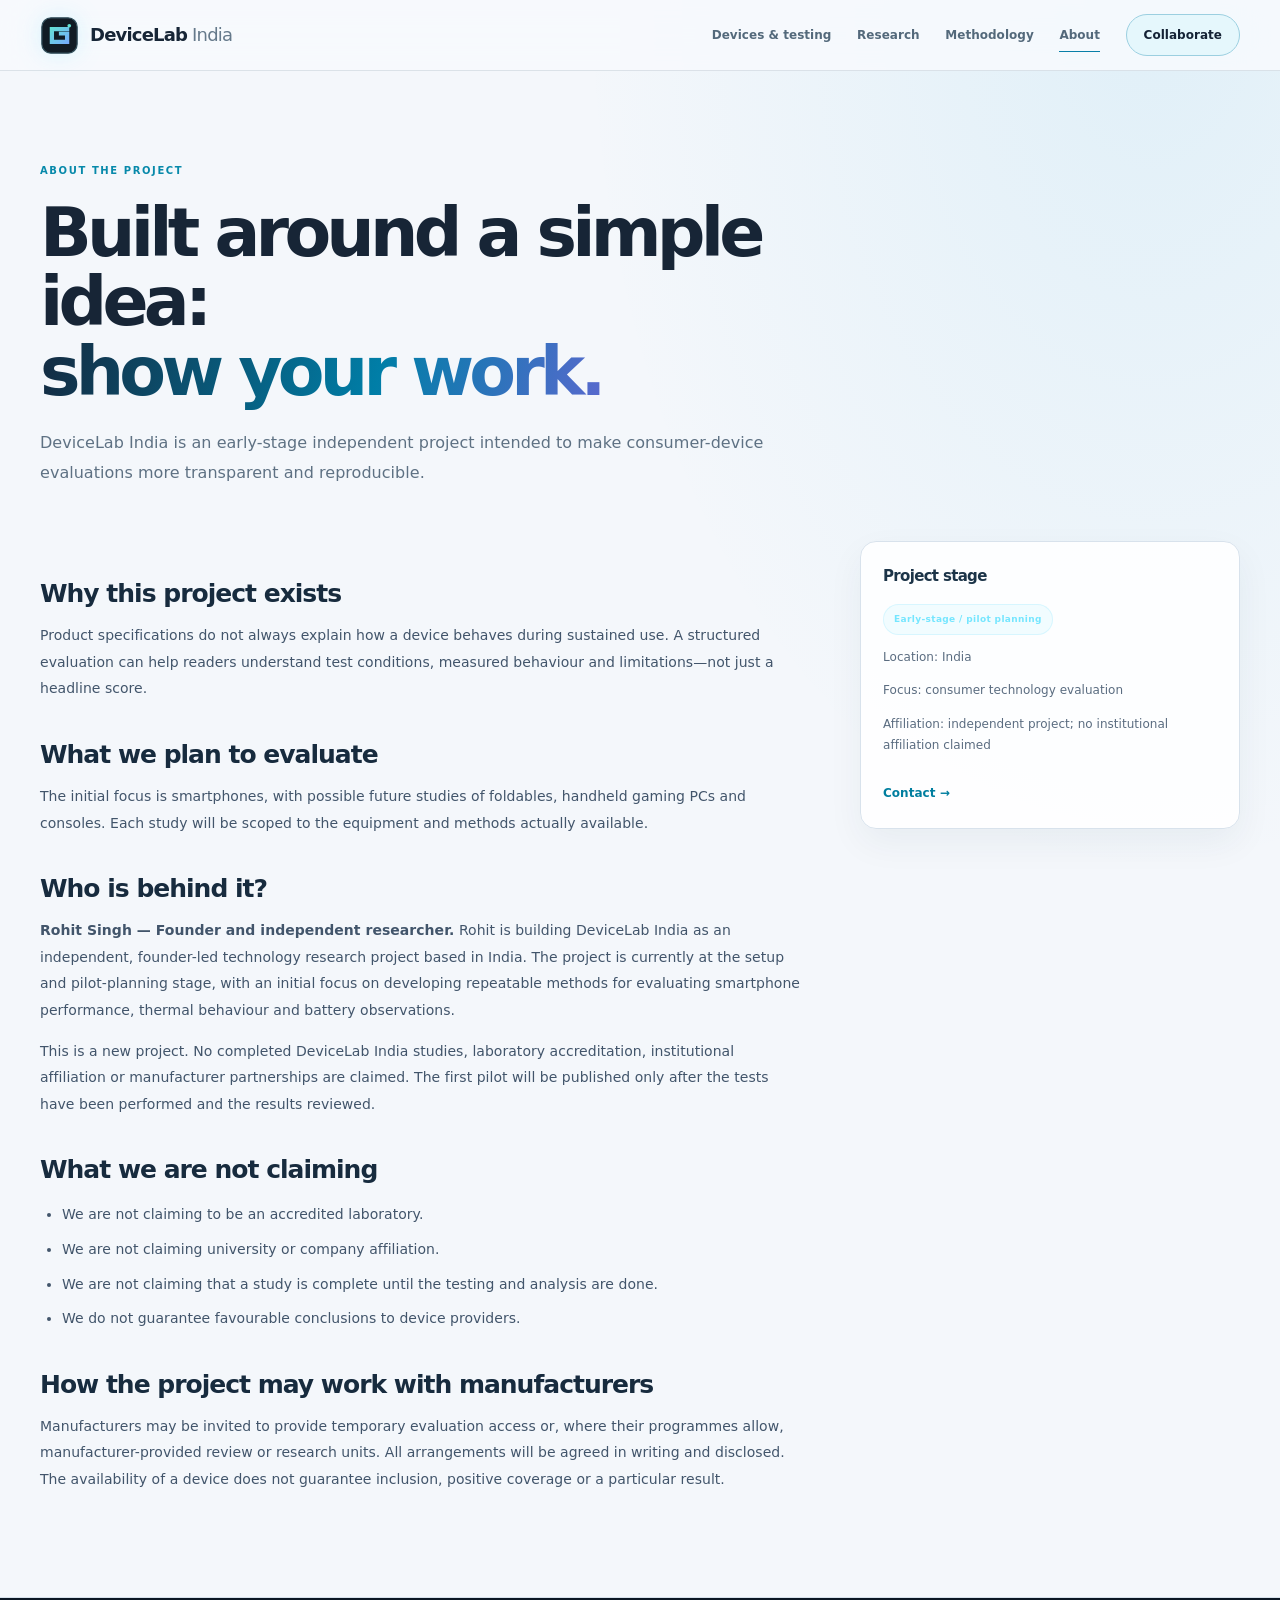
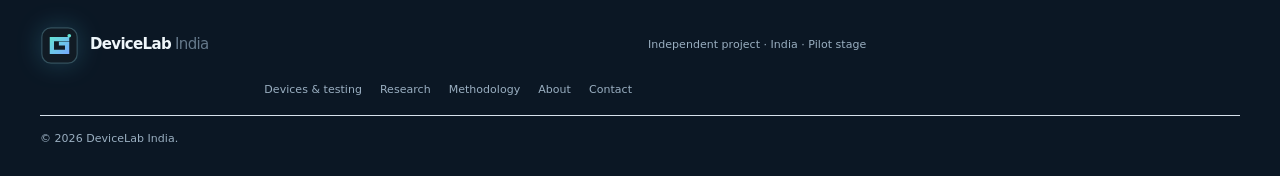
==== commit 9e0902aa: "Update project description for manufacturer collaboration" ====
--- a/about.html
+++ b/about.html
@@ -7,6 +7,6 @@
 <h2>What we plan to evaluate</h2><p>The initial focus is smartphones, with possible future studies of foldables, handheld gaming PCs and consoles. Each study will be scoped to the equipment and methods actually available.</p>
 <h2>Who is behind it?</h2><p><b>Rohit Singh — Founder and independent researcher.</b> Rohit is building DeviceLab India as an independent, founder-led technology research project based in India. The project is currently at the setup and pilot-planning stage, with an initial focus on developing repeatable methods for evaluating smartphone performance, thermal behaviour and battery observations.</p><p>This is a new project. No completed DeviceLab India studies, laboratory accreditation, institutional affiliation or manufacturer partnerships are claimed. The first pilot will be published only after the tests have been performed and the results reviewed.</p>
 <h2>What we are not claiming</h2><ul><li>We are not claiming to be an accredited laboratory.</li><li>We are not claiming university or company affiliation.</li><li>We are not claiming that a study is complete until the testing and analysis are done.</li><li>We do not guarantee favourable conclusions to device providers.</li></ul>
-<h2>How the project may work with manufacturers</h2><p>Manufacturers may be invited to provide temporary evaluation loans or, where their programmes allow, complimentary review or research units. All arrangements will be agreed in writing and disclosed. The availability of a device does not guarantee inclusion, positive coverage or a particular result.</p>
+<h2>How the project may work with manufacturers</h2><p>Manufacturers may be invited to provide temporary evaluation access or, where their programmes allow, manufacturer-provided review or research units. All arrangements will be agreed in writing and disclosed. The availability of a device does not guarantee inclusion, positive coverage or a particular result.</p>
 </article><aside class="side-card"><h3>Project stage</h3><p><span class="tag">Early-stage / pilot planning</span></p><p>Location: India</p><p>Focus: consumer technology evaluation</p><p>Affiliation: independent project; no institutional affiliation claimed</p><a class="text-link" href="contact.html">Contact →</a></aside></div></main>
-<footer class="site-footer"><a class="brand footer-brand" href="index.html"><img src="assets/logo.svg" alt="" width="30" height="30"><span>DeviceLab<span class="brand-light"> India</span></span></a><p>Independent project · India · Pilot stage</p><div class="footer-links"><a href="devices.html">Devices & testing</a><a href="research.html">Research</a><a href="methodology.html">Methodology</a><a href="about.html">About</a><a href="contact.html">Contact</a></div><p class="copyright">© <span id="year"></span> DeviceLab India.</p></footer><script src="script.js"></script></body></html>+<footer class="site-footer"><a class="brand footer-brand" href="index.html"><img src="assets/logo.svg" alt="" width="30" height="30"><span>DeviceLab<span class="brand-light"> India</span></span></a><p>Independent project · India · Pilot stage</p><div class="footer-links"><a href="devices.html">Devices & testing</a><a href="research.html">Research</a><a href="methodology.html">Methodology</a><a href="about.html">About</a><a href="contact.html">Contact</a></div><p class="copyright">© <span id="year"></span> DeviceLab India.</p></footer><script src="script.js"></script></body></html>
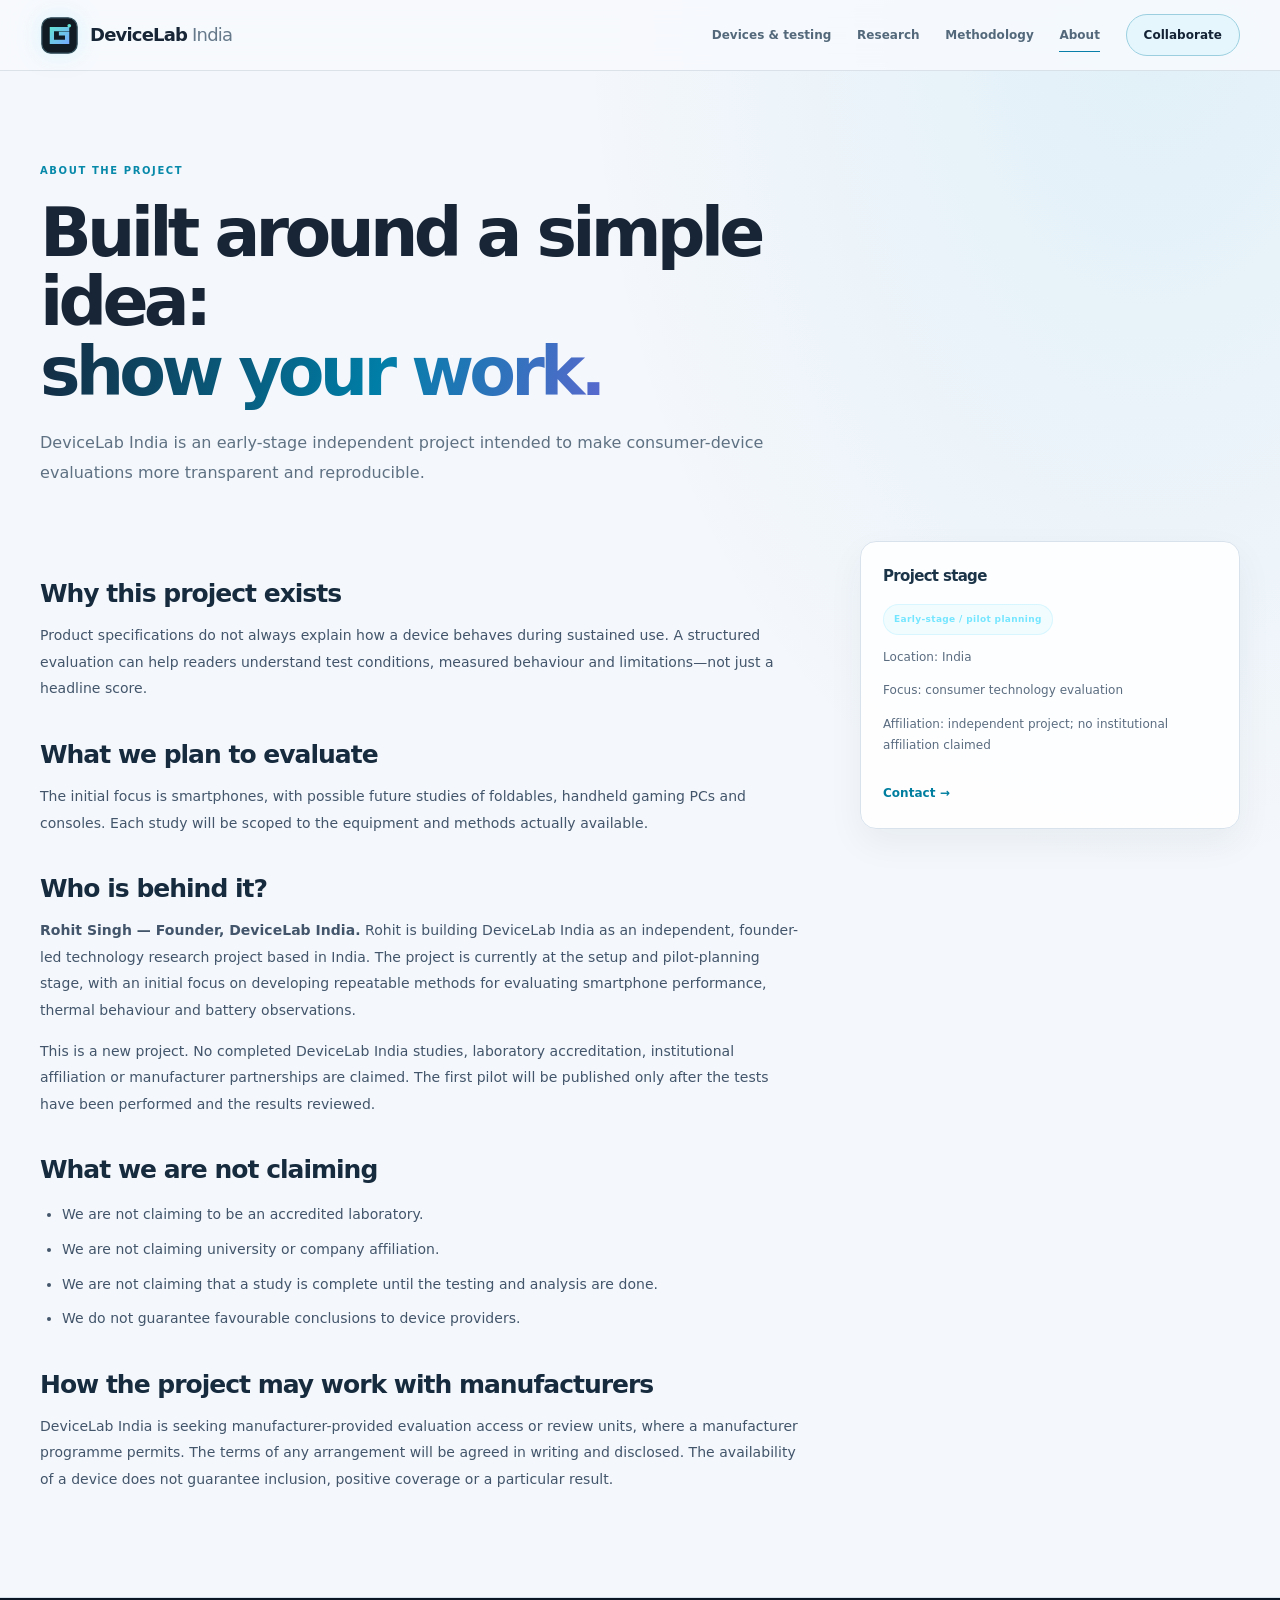
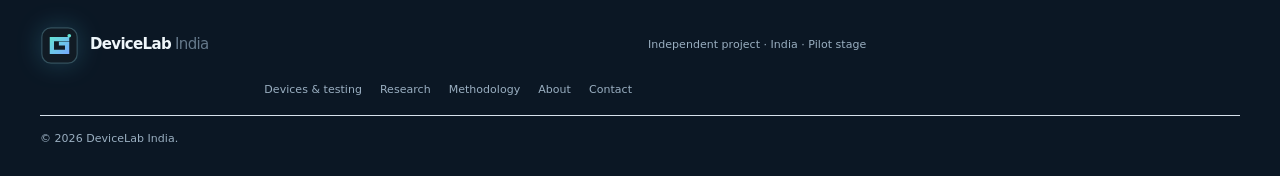
==== commit 838c59b0: "Revise content in about.html for clarity Updated the 'Who is behind it?' section and modified the 'H" ====
--- a/about.html
+++ b/about.html
@@ -5,8 +5,8 @@
 <div class="content-layout"><article class="prose">
 <h2>Why this project exists</h2><p>Product specifications do not always explain how a device behaves during sustained use. A structured evaluation can help readers understand test conditions, measured behaviour and limitations—not just a headline score.</p>
 <h2>What we plan to evaluate</h2><p>The initial focus is smartphones, with possible future studies of foldables, handheld gaming PCs and consoles. Each study will be scoped to the equipment and methods actually available.</p>
-<h2>Who is behind it?</h2><p><b>Rohit Singh — Founder and independent researcher.</b> Rohit is building DeviceLab India as an independent, founder-led technology research project based in India. The project is currently at the setup and pilot-planning stage, with an initial focus on developing repeatable methods for evaluating smartphone performance, thermal behaviour and battery observations.</p><p>This is a new project. No completed DeviceLab India studies, laboratory accreditation, institutional affiliation or manufacturer partnerships are claimed. The first pilot will be published only after the tests have been performed and the results reviewed.</p>
+<h2>Who is behind it?</h2><p><b>Rohit Singh — Founder, DeviceLab India.</b> Rohit is building DeviceLab India as an independent, founder-led technology research project based in India. The project is currently at the setup and pilot-planning stage, with an initial focus on developing repeatable methods for evaluating smartphone performance, thermal behaviour and battery observations.</p><p>This is a new project. No completed DeviceLab India studies, laboratory accreditation, institutional affiliation or manufacturer partnerships are claimed. The first pilot will be published only after the tests have been performed and the results reviewed.</p>
 <h2>What we are not claiming</h2><ul><li>We are not claiming to be an accredited laboratory.</li><li>We are not claiming university or company affiliation.</li><li>We are not claiming that a study is complete until the testing and analysis are done.</li><li>We do not guarantee favourable conclusions to device providers.</li></ul>
-<h2>How the project may work with manufacturers</h2><p>Manufacturers may be invited to provide temporary evaluation access or, where their programmes allow, manufacturer-provided review or research units. All arrangements will be agreed in writing and disclosed. The availability of a device does not guarantee inclusion, positive coverage or a particular result.</p>
+<h2>How the project may work with manufacturers</h2><p>DeviceLab India is seeking manufacturer-provided evaluation access or review units, where a manufacturer programme permits. The terms of any arrangement will be agreed in writing and disclosed. The availability of a device does not guarantee inclusion, positive coverage or a particular result.</p>
 </article><aside class="side-card"><h3>Project stage</h3><p><span class="tag">Early-stage / pilot planning</span></p><p>Location: India</p><p>Focus: consumer technology evaluation</p><p>Affiliation: independent project; no institutional affiliation claimed</p><a class="text-link" href="contact.html">Contact →</a></aside></div></main>
 <footer class="site-footer"><a class="brand footer-brand" href="index.html"><img src="assets/logo.svg" alt="" width="30" height="30"><span>DeviceLab<span class="brand-light"> India</span></span></a><p>Independent project · India · Pilot stage</p><div class="footer-links"><a href="devices.html">Devices & testing</a><a href="research.html">Research</a><a href="methodology.html">Methodology</a><a href="about.html">About</a><a href="contact.html">Contact</a></div><p class="copyright">© <span id="year"></span> DeviceLab India.</p></footer><script src="script.js"></script></body></html>
